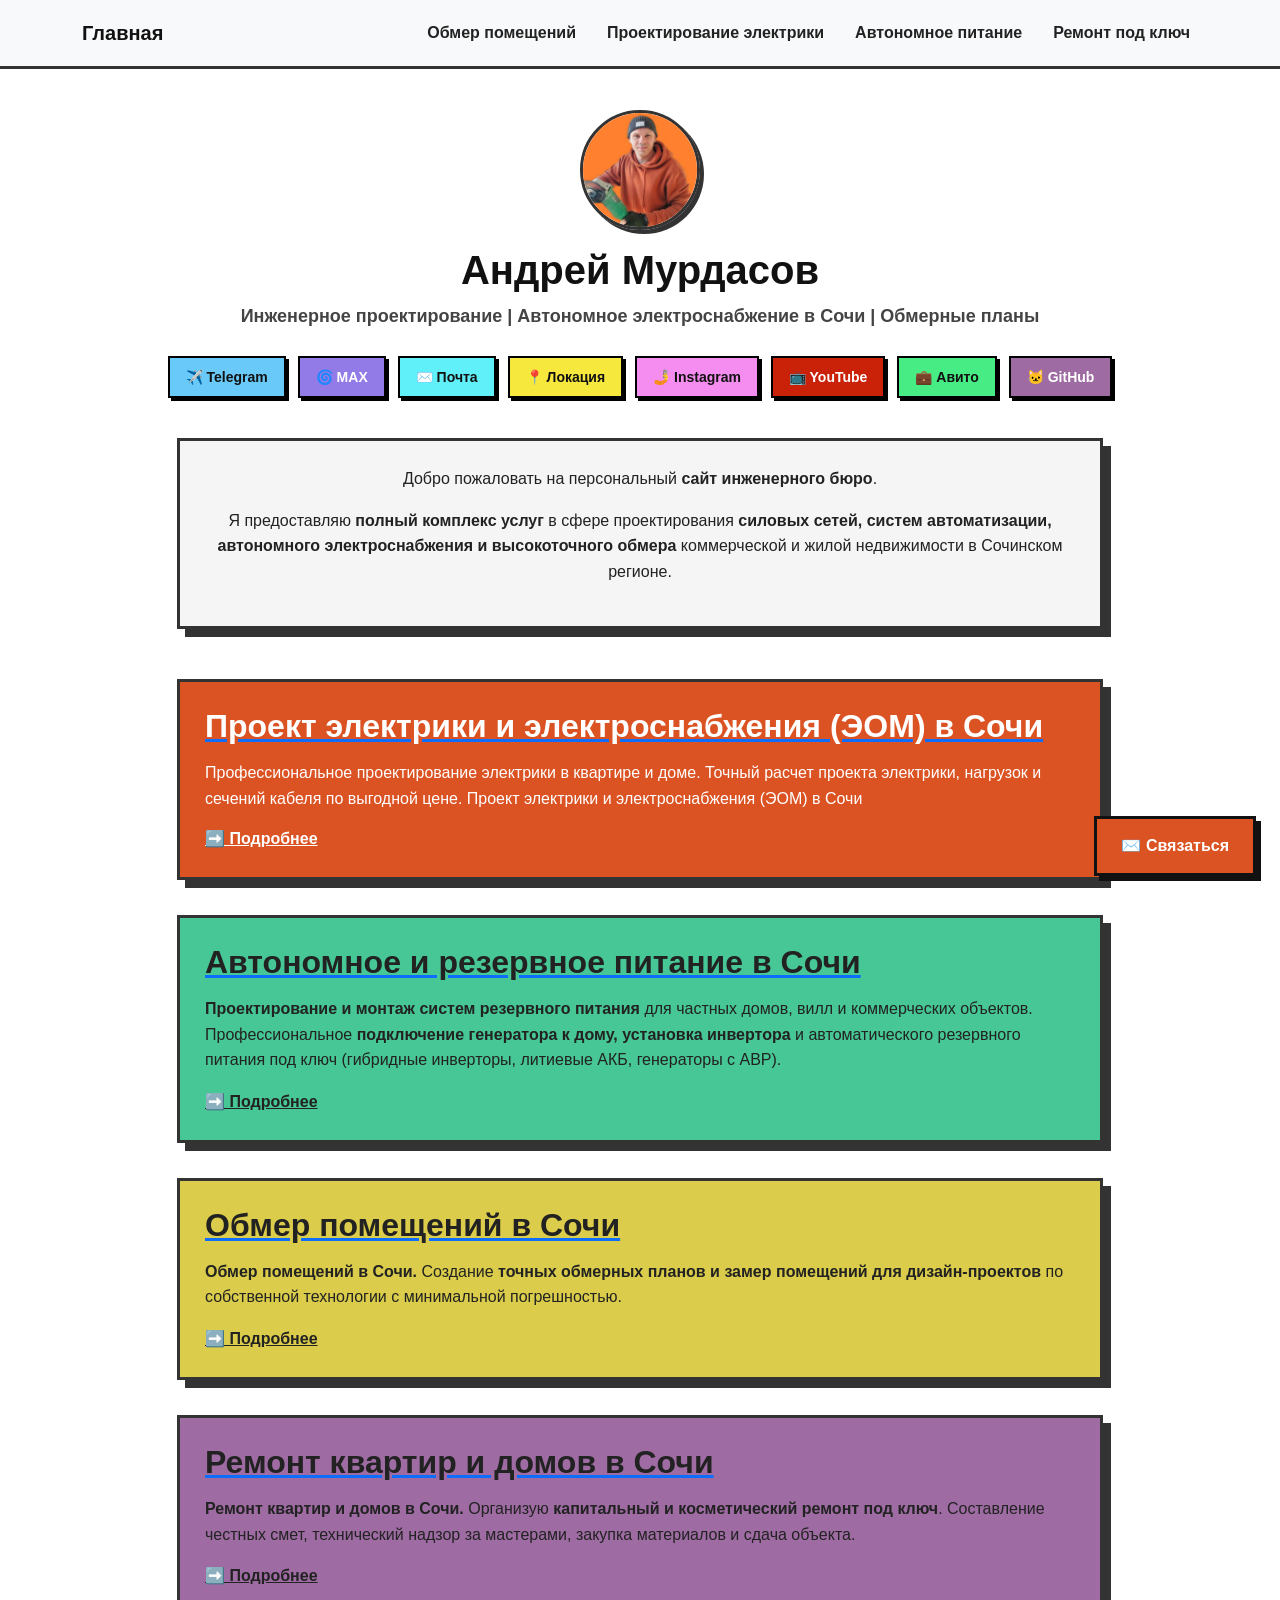
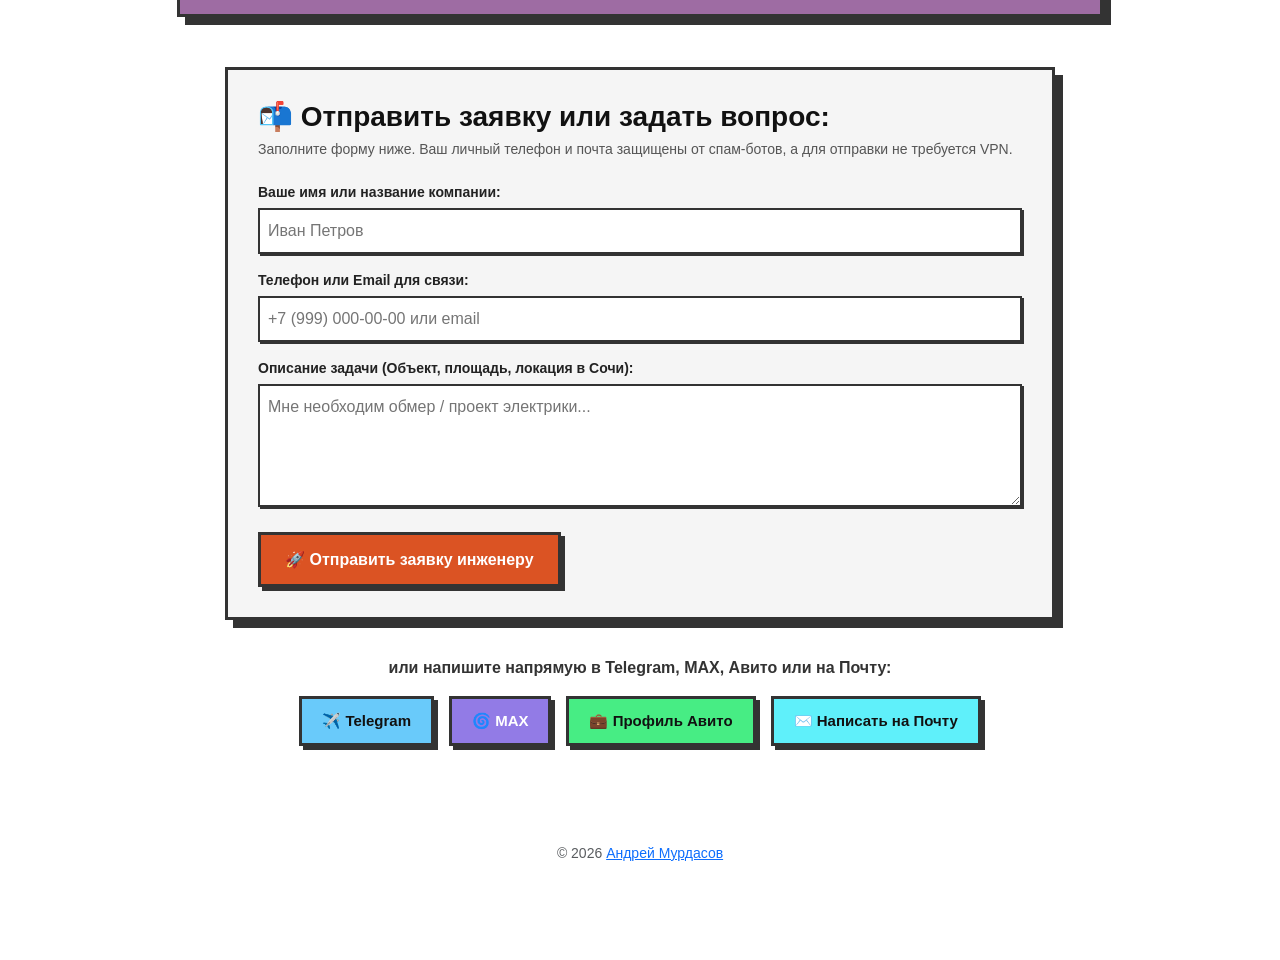
==== index.html @ c7a0aa48 "ссылки" ====
<!DOCTYPE html>
<html lang="ru">
<head>
  <meta charset="utf-8">
  <meta name="viewport" content="width=device-width, initial-scale=1">
  <title>Инженерия и Электрика в Сочи | Андрей Мурдасов — ЭОМ, СМР, Замеры</title>
  <meta name="description" content="Проектирование ЭОМ, сборка электрощитов, автономное питание, технадзор СМР и точный лазерный обмер помещений от Сочи до Красной Поляны.">
  <link rel="icon" href="img/favicon.png" type="image/png">
  <link rel="stylesheet" href="css/bootstrap.min.css">
  <link rel="stylesheet" href="css/style.css">
</head>
<body>

<nav class="navbar navbar-expand-md navbar-light navbar-custom fixed-top">
  <div class="container">
    <a class="navbar-brand" href="index.html">Главная</a>
    <button class="navbar-toggler" type="button" data-bs-toggle="collapse" data-bs-target="#mainNav">
      <span class="navbar-toggler-icon"></span>
    </button>
    <div class="collapse navbar-collapse" id="mainNav">
      <ul class="navbar-nav ms-auto">
        <li class="nav-item"><a class="nav-link" href="obmer.html">Обмер помещений</a></li>
        <li class="nav-item"><a class="nav-link" href="electrika.html">Проектирование электрики</a></li>
        <li class="nav-item"><a class="nav-link" href="autonomnoe.html">Автономное питание</a></li>
        <li class="nav-item"><a class="nav-link" href="remont.html">Ремонт под ключ</a></li>
      </ul>
    </div>
  </div>
</nav>

<header class="header-section">
  <div class="container">
    <img src="img/my-avatar.png" alt="Андрей Мурдасов" class="avatar-img">
    <h1 class="hero-title">Андрей Мурдасов</h1>
    <p class="hero-subtitle">Инженерное проектирование | Автономное электроснабжение в Сочи | Обмерные планы</p>
    
    <div class="retro-social-buttons">
      <a href="https://t.me/murdasov_bot" class="retro-btn" style="background:#69cafa;color:#111;">✈️ Telegram</a>
      <a href="https://max.ru/se15066291_bot" class="retro-btn" style="background:#927be6;color:#fff;">🌀 MAX</a>
      <a href="mailto:matematikaokai@gmail.com" class="retro-btn" style="background:#5ff0fa;color:#111;">✉️ Почта</a>
      <a href="https://yandex.ru/maps/-/CXBM5AOP" class="retro-btn" style="background:#f7e83e;color:#111;">📍 Локация</a>
      <a href="https://www.instagram.com/murdasov_st" class="retro-btn" style="background:#f58cf0;color:#111;">🤳 Instagram</a>
      <a href="https://www.youtube.com/@murdasov_st" class="retro-btn" style="background:#c92208;color:#fff;">📺 YouTube</a>
      <a href="https://www.avito.ru/brands/i163849078/" class="retro-btn" style="background:#47ed84;color:#111;">💼 Авито</a>
      <a href="https://github.com/Andrey-Murdasov" class="retro-btn" style="background:#9e6ca3;color:#fff;">🐱 GitHub</a>
    </div>
  </div>
</header>

  <div class="container" role="main">
    <div class="row">
      <div class="col-md-10 offset-md-1">
          <div class="content-section" style="background-color: #f5f5f5; border: 3px solid #333333; box-shadow: 8px 8px 0px #333333; padding: 25px; margin-bottom: 50px; font-size: 16px; line-height: 1.6; color: #222222; text-align: center;">
            <p>Добро пожаловать на персональный <strong>сайт инженерного бюро</strong>.</p>
			<p>Я предоставляю <strong>полный комплекс услуг</strong> в сфере проектирования <strong>силовых сетей, систем автоматизации, автономного электроснабжения и высокоточного обмера</strong> коммерческой и жилой недвижимости в Сочинском регионе.</p>
          </div>
          <div class="custom-card" style="background-color: #db5323; color: #ffffff; margin-bottom: 35px; padding: 25px; border: 3px solid #333333; box-shadow: 8px 8px 0px #333333; transition: none;">
            <article class="post-preview">
              <a href="https://andrey-murdasov.github.io/engineering/page/electrika-proekt/">
                <h2 class="post-title" style="margin-top: 0; color: #ffffff; font-weight: bold;">Проект электрики и электроснабжения (ЭОМ) в Сочи</h2>
              </a>
              <div class="post-entry" style="color: #ffffff; margin-top: 15px;">
                Профессиональное проектирование электрики в квартире и доме. Точный расчет проекта электрики, нагрузок и сечений кабеля по выгодной цене. Проект электрики и электроснабжения (ЭОМ) в Сочи
                
                  <div style="margin-top: 15px;">
                    <a href="https://andrey-murdasov.github.io/engineering/page/electrika-proekt/" class="post-read-more" style="color: #ffffff; font-weight: bold; text-decoration: underline;">➡️ Подробнее</a>
                  </div>
                
              </div>
            </article>
          </div>
        
          <div class="custom-card" style="background-color: #46c795; color: #222222; margin-bottom: 35px; padding: 25px; border: 3px solid #333333; box-shadow: 8px 8px 0px #333333; transition: none;">
            <article class="post-preview">
              <a href="https://andrey-murdasov.github.io/engineering/page/autonomnoe-pitanie/">
                <h2 class="post-title" style="margin-top: 0; color: #222222; font-weight: bold;">Автономное и резервное питание в Сочи</h2>
              </a>
              <div class="post-entry" style="color: #222222; margin-top: 15px;">
                <p><strong>Проектирование и монтаж систем резервного питания</strong> для частных домов, вилл и коммерческих объектов. Профессиональное <strong>подключение генератора к дому, установка инвертора</strong> и автоматического резервного питания под ключ (гибридные инверторы, литиевые АКБ, генераторы с АВР).</p>
                
                  <div style="margin-top: 15px;">
                    <a href="https://andrey-murdasov.github.io/engineering/page/autonomnoe-pitanie/" class="post-read-more" style="color: #222222; font-weight: bold; text-decoration: underline;">➡️ Подробнее</a>
                  </div>
                
              </div>
            </article>
          </div>
        
          <div class="custom-card" style="background-color: #dbcd4b; color: #222222; margin-bottom: 35px; padding: 25px; border: 3px solid #333333; box-shadow: 8px 8px 0px #333333; transition: none;">
            <article class="post-preview">
              <a href="https://andrey-murdasov.github.io/engineering/page/obmer-sochi/">
                <h2 class="post-title" style="margin-top: 0; color: #222222; font-weight: bold;">Обмер помещений в Сочи</h2>
              </a>
              <div class="post-entry" style="color: #222222; margin-top: 15px;">
                <p><strong>Обмер помещений в Сочи.</strong>
				Создание <strong>точных обмерных планов и замер помещений для дизайн-проектов</strong> по собственной технологии с минимальной погрешностью.</p>
                
                  <div style="margin-top: 15px;">
                    <a href="https://andrey-murdasov.github.io/engineering/page/obmer-sochi/" class="post-read-more" style="color: #222222; font-weight: bold; text-decoration: underline;">➡️ Подробнее</a>
                  </div>
                
              </div>
            </article>
          </div>
        
          <div class="custom-card" style="background-color: #9e6ca3; color: #222222; margin-bottom: 35px; padding: 25px; border: 3px solid #333333; box-shadow: 8px 8px 0px #333333; transition: none;">
            <article class="post-preview">
              <a href="https://andrey-murdasov.github.io/engineering/page/remont-sochi/">
                <h2 class="post-title" style="margin-top: 0; color: #222222; font-weight: bold;">Ремонт квартир и домов в Сочи</h2>
              </a>
              <div class="post-entry" style="color: #222222; margin-top: 15px;">
                <p><strong>Ремонт квартир и домов в Сочи.</strong>
				Организую <strong>капитальный и косметический ремонт под ключ</strong>. Составление честных смет, технический надзор за мастерами, закупка материалов и сдача объекта.</p>
                  <div style="margin-top: 15px;">
                    <a href="https://andrey-murdasov.github.io/engineering/page/remont-sochi/" class="post-read-more" style="color: #222222; font-weight: bold; text-decoration: underline;">➡️ Подробнее</a>
                  </div>
                
              </div>
            </article>
          </div>
        
<div style="display: flex; flex-direction: column; align-items: center; width: 100%; margin-top: 50px; margin-bottom: 45px;">
  
  <div id="feedback-form" class="cta-block" style="background-color: #f5f5f5; border: 3px solid #333333; box-shadow: 8px 8px 0px #333333; padding: 30px; font-family: sans-serif; width: 100%; max-width: 830px; box-sizing: border-box;">
    <h3 style="margin-top: 0; font-weight: bold; color: #111111; margin-bottom: 5px; text-align: left;">📬 Отправить заявку или задать вопрос:</h3>
    <p style="font-size: 14px; color: #555555; margin-top: 0; margin-bottom: 20px; text-align: left;">Заполните форму ниже. Ваш личный телефон и почта защищены от спам-ботов, а для отправки не требуется VPN.</p>
    
    <form action="https://api.web3forms.com/submit" method="POST" style="display: flex; flex-direction: column; gap: 15px;">
      
      
      <input type="hidden" name="access_key" value="b5bdde8c-45ff-4c30-b21b-d8d4b4edecb8">
      <input type="hidden" name="subject" value="Новая заявка с сайта Инженерия Сочи">
      <input type="hidden" name="from_name" value="Сайт Андрея Мурдасова">
      <input type="checkbox" name="botcheck" class="hidden" style="display: none;">

      <div style="display: flex; flex-direction: column; gap: 5px;">
        <label style="font-weight: bold; color: #222; font-size: 14px; text-align: left;">Ваше имя или название компании:</label>
        <input type="text" name="name" required style="border: 2px solid #333; padding: 8px; font-size: 16px; box-shadow: 2px 2px 0px #333; background: #fff; color: #111;" placeholder="Иван Петров">
      </div>

      <div style="display: flex; flex-direction: column; gap: 5px;">
        <label style="font-weight: bold; color: #222; font-size: 14px; text-align: left;">Телефон или Email для связи:</label>
        <input type="text" name="contact_info" required style="border: 2px solid #333; padding: 8px; font-size: 16px; box-shadow: 2px 2px 0px #333; background: #fff; color: #111;" placeholder="+7 (999) 000-00-00 или email">
      </div>

      <div style="display: flex; flex-direction: column; gap: 5px;">
        <label style="font-weight: bold; color: #222; font-size: 14px; text-align: left;">Описание задачи (Объект, площадь, локация в Сочи):</label>
        <textarea name="message" rows="4" required style="border: 2px solid #333; padding: 8px; font-size: 16px; box-shadow: 2px 2px 0px #333; background: #fff; color: #111; resize: vertical;" placeholder="Мне необходим обмер / проект электрики..."></textarea>
      </div>

      <button type="submit" style="background-color: #db5323; color: #ffffff; font-weight: bold; padding: 12px 24px; border: 3px solid #333333; box-shadow: 4px 4px 0px #333333; font-size: 16px; cursor: pointer; margin-top: 10px; width: fit-content;">
        🚀 Отправить заявку инженеру
      </button>
    </form>
  </div>
  
  <div class="alternative-contacts" style="width: 100%; max-width: 830px; margin-top: 35px; text-align: center; font-family: sans-serif;">
    <p style="font-size: 16px; font-weight: bold; color: #333333; margin-bottom: 15px;">или напишите напрямую в Telegram, MAX, Авито или на Почту:</p>
    
    <div style="display: flex; flex-wrap: wrap; justify-content: center; gap: 15px;">
      <a href="https://web.telegram.org/k/#@murdasov_bot" style="background: #69cafa; color: #111; font-weight: bold; padding: 10px 20px; border: 3px solid #333333; box-shadow: 4px 4px 0px #333333; text-decoration: none; font-size: 15px; display: inline-block;">
        ✈️ Telegram
      </a>
      <a href="https://max.ru/se15066291_bot" style="background: #927be6; color: #fff; font-weight: bold; padding: 10px 20px; border: 3px solid #333333; box-shadow: 4px 4px 0px #333333; text-decoration: none; font-size: 15px; display: inline-block;">
        🌀 MAX
      </a>
      <a href="https://www.avito.ru/brands/i163849078/" style="background: #47ed84; color: #111; font-weight: bold; padding: 10px 20px; border: 3px solid #333333; box-shadow: 4px 4px 0px #333333; text-decoration: none; font-size: 15px; display: inline-block;">
        💼 Профиль Авито
      </a>
      <a href="mailto:matematikaokai@gmail.com" style="background: #5ff0fa; color: #111; font-weight: bold; padding: 10px 20px; border: 3px solid #333333; box-shadow: 4px 4px 0px #333333; text-decoration: none; font-size: 15px; display: inline-block;">
        ✉️ Написать на Почту
      </a>
    </div>
  </div>
</div>
      </div>
    </div>
  </div>
  <div class="page-meta">
</div>

<footer>
  <div class="container">
    <div class="row">
      <div class="col-md-10 offset-md-1">
        <ul class="list-inline text-center footer-links">
        </ul>
        <p class="credits copyright text-muted">
          
          &copy;
         
            2026
          
            <a href="/engineering/">Андрей Мурдасов</a>
      </div>
    </div>
  </div>
</footer>

<a href="#feedback-form" class="floating-cta-btn" style="text-decoration:none;">✉️ Связаться</a>
<a href="index.html#feedback-form" class="floating-cta-btn" style="text-decoration:none;">✉️ Связаться</a>

  </body>
</html>

<div id="app-body"></div>
<script src="js/bootstrap.bundle.min.js"></script>
<script>
// Массив с данными услуг инженерного бюро в Сочи
const services = [
  { title: "Проект электрики и электроснабжения (ЭОМ) в Сочи", url: "page/electrika-proekt/index.html" },
  { title: "Автономное и резервное питание в Сочи", url: "page/autonomnoe-pitanie/index.html" },
  { title: "Обмер помещений в Сочи", url: "page/obmer-sochi/index.html" },
  { title: "Ремонт квартир и домов в Сочи", url: "page/remont-sochi/index.html" }
];
// Полный код генератора карточек и разметки доступен в исходном скрипте
</script>
</body>
</html>
---- css/style.css ----
/* Базовые настройки и ретро-типографика */
* {
  box-sizing: border-box;
}

body {
  font-family: -apple-system, BlinkMacSystemFont, "Segoe UI", Roboto, Helvetica, Arial, sans-serif;
  font-size: 16px;
  line-height: 1.6;
  color: #222222;
  background-color: #ffffff;
  margin: 0;
  padding-top: 85px;
}

h1, h2, h3, h4, .retro-title {
  font-weight: 800;
  color: #111111;
  margin-top: 0;
}

/* Верхняя навигация */
.navbar-custom {
  background-color: #f8f9fa;
  border-bottom: 3px solid #333333;
  padding: 12px 0;
}

.navbar-custom .navbar-brand {
  font-weight: 800;
  color: #111111;
}

.navbar-custom .nav-link {
  font-weight: 700;
  color: #222222;
  margin-left: 15px;
}

.navbar-custom .nav-link:hover,
.navbar-custom .nav-link.active {
  text-decoration: underline;
  color: #db5323;
}

/* Шапка главной страницы */
.header-section {
  text-align: center;
  margin-top: 25px;
  margin-bottom: 40px;
}

.avatar-img {
  border-radius: 50%;
  width: 120px;
  height: 120px;
  object-fit: cover;
  border: 3px solid #333333;
  box-shadow: 4px 4px 0px #333333;
  margin-bottom: 18px;
}

.hero-title {
  font-weight: 900;
  font-size: 40px;
  line-height: 1.1;
  margin-bottom: 10px;
}

.hero-subtitle {
  font-size: 18px;
  color: #444444;
  font-weight: 700;
  max-width: 800px;
  margin: 0 auto 25px auto;
}

/* Кнопки мессенджеров и соцсетей */
.retro-social-buttons {
  display: flex;
  flex-wrap: wrap;
  justify-content: center;
  gap: 12px;
  margin-top: 20px;
}

.retro-btn {
  font-weight: 700;
  padding: 8px 16px;
  border: 2px solid #000000;
  box-shadow: 3px 3px 0px #000000;
  text-decoration: none;
  font-size: 14px;
  display: inline-block;
  cursor: pointer;
  transition: transform 0.1s ease;
}

.retro-btn:hover {
  transform: translate(-1px, -1px);
  opacity: 0.95;
}

/* Ретро-карточки разделов */
.retro-box {
  background-color: #f5f5f5;
  border: 3px solid #333333;
  box-shadow: 8px 8px 0px #333333;
  padding: 25px;
  margin-bottom: 35px;
}

.service-card {
  margin-bottom: 35px;
  padding: 25px;
  border: 3px solid #333333;
  box-shadow: 8px 8px 0px #333333;
}

.service-card a {
  text-decoration: none;
}

.service-card .post-read-more {
  text-decoration: underline;
  font-weight: 700;
  display: inline-block;
  margin-top: 12px;
}

/* НОВАЯ РОВНАЯ СЕТКА ПРОЕКТОВ (ПОРТФОЛИО) */
.projects-grid {
  display: grid;
  grid-template-columns: repeat(auto-fill, minmax(290px, 1fr));
  gap: 24px;
  margin-top: 25px;
  margin-bottom: 45px;
}

.project-card {
  background: #ffffff;
  border: 3px solid #333333;
  box-shadow: 6px 6px 0px #333333;
  display: flex;
  flex-direction: column;
  overflow: hidden;
}

.project-thumb-wrap {
  width: 100%;
  aspect-ratio: 4 / 3; /* Жестко фиксируем пропорции 4:3 для всех фото */
  overflow: hidden;
  border-bottom: 3px solid #333333;
  background: #eaeaea;
  cursor: zoom-in;
}

.project-thumb-wrap img {
  width: 100%;
  height: 100%;
  object-fit: cover; /* Фото аккуратно заполняет рамку без искажений */
  display: block;
}

.project-body {
  padding: 16px;
  flex-grow: 1;
  display: flex;
  flex-direction: column;
  justify-content: space-between;
}

.project-title {
  font-size: 17px;
  font-weight: 800;
  color: #111111;
  margin-bottom: 8px;
}

.project-desc {
  font-size: 14px;
  color: #444444;
  margin-bottom: 12px;
}

.project-meta {
  font-size: 12px;
  font-weight: 700;
  color: #666666;
  border-top: 1px solid #dddddd;
  padding-top: 8px;
}

/* Плавающая кнопка и модальное окно обратной связи (как на business) */
.floating-cta-btn {
  position: fixed;
  bottom: 24px;
  right: 24px;
  z-index: 1050;
  background-color: #db5323;
  color: #ffffff;
  font-weight: 800;
  font-size: 16px;
  padding: 14px 24px;
  border: 3px solid #111111;
  box-shadow: 5px 5px 0px #111111;
  cursor: pointer;
}

.floating-cta-btn:hover {
  background-color: #c44519;
}

.retro-modal-content {
  background-color: #f5f5f5;
  border: 3px solid #111111;
  box-shadow: 10px 10px 0px #111111;
  border-radius: 0;
}

.retro-input {
  width: 100%;
  border: 2px solid #333333;
  padding: 10px;
  font-size: 16px;
  box-shadow: 3px 3px 0px #333333;
  background: #ffffff;
  color: #111111;
  margin-bottom: 15px;
}

/* Просмотр фото на весь экран */
.lightbox-overlay {
  display: none;
  position: fixed;
  inset: 0;
  background: rgba(0, 0, 0, 0.88);
  z-index: 2000;
  justify-content: center;
  align-items: center;
  padding: 20px;
  cursor: zoom-out;
}

.lightbox-overlay.active {
  display: flex;
}

.lightbox-overlay img {
  max-width: 95%;
  max-height: 90vh;
  border: 3px solid #ffffff;
}

footer {
  text-align: center;
  padding: 35px 0 80px 0;
  color: #666666;
  font-size: 14px;
}
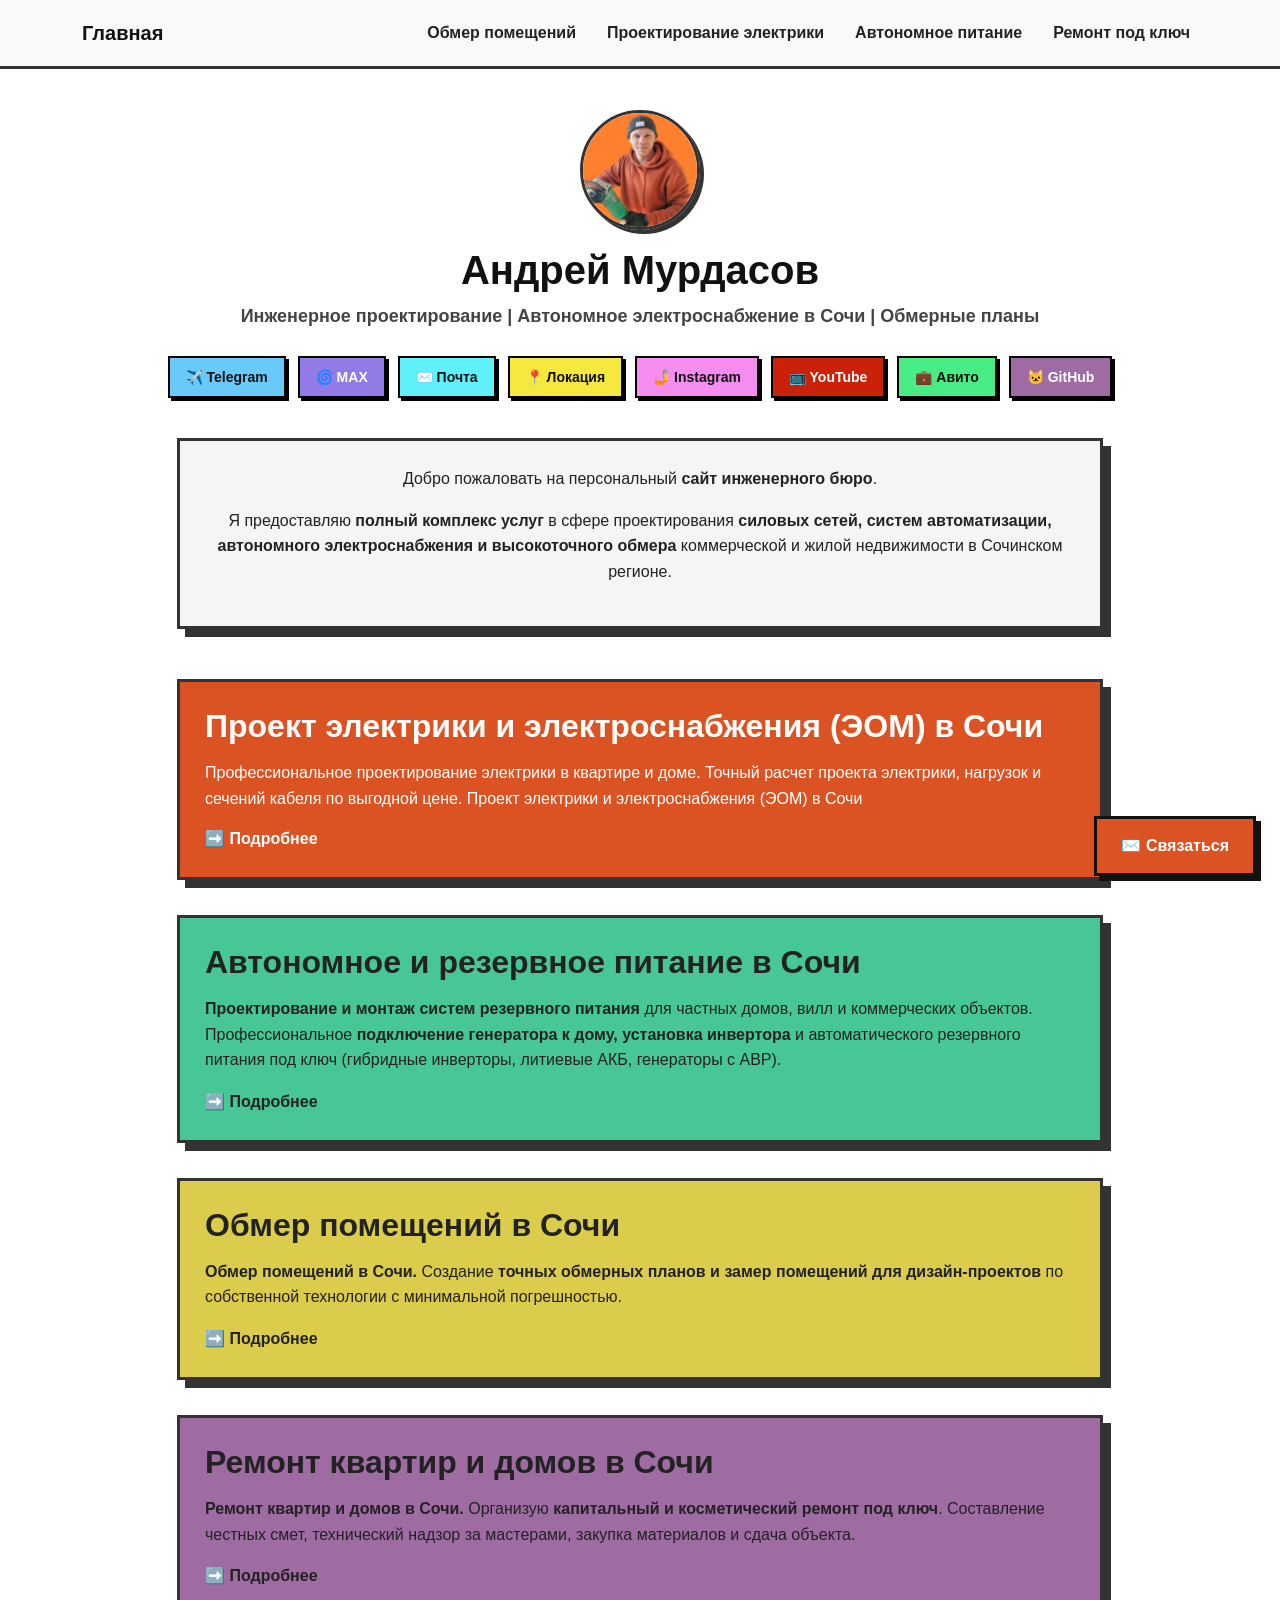
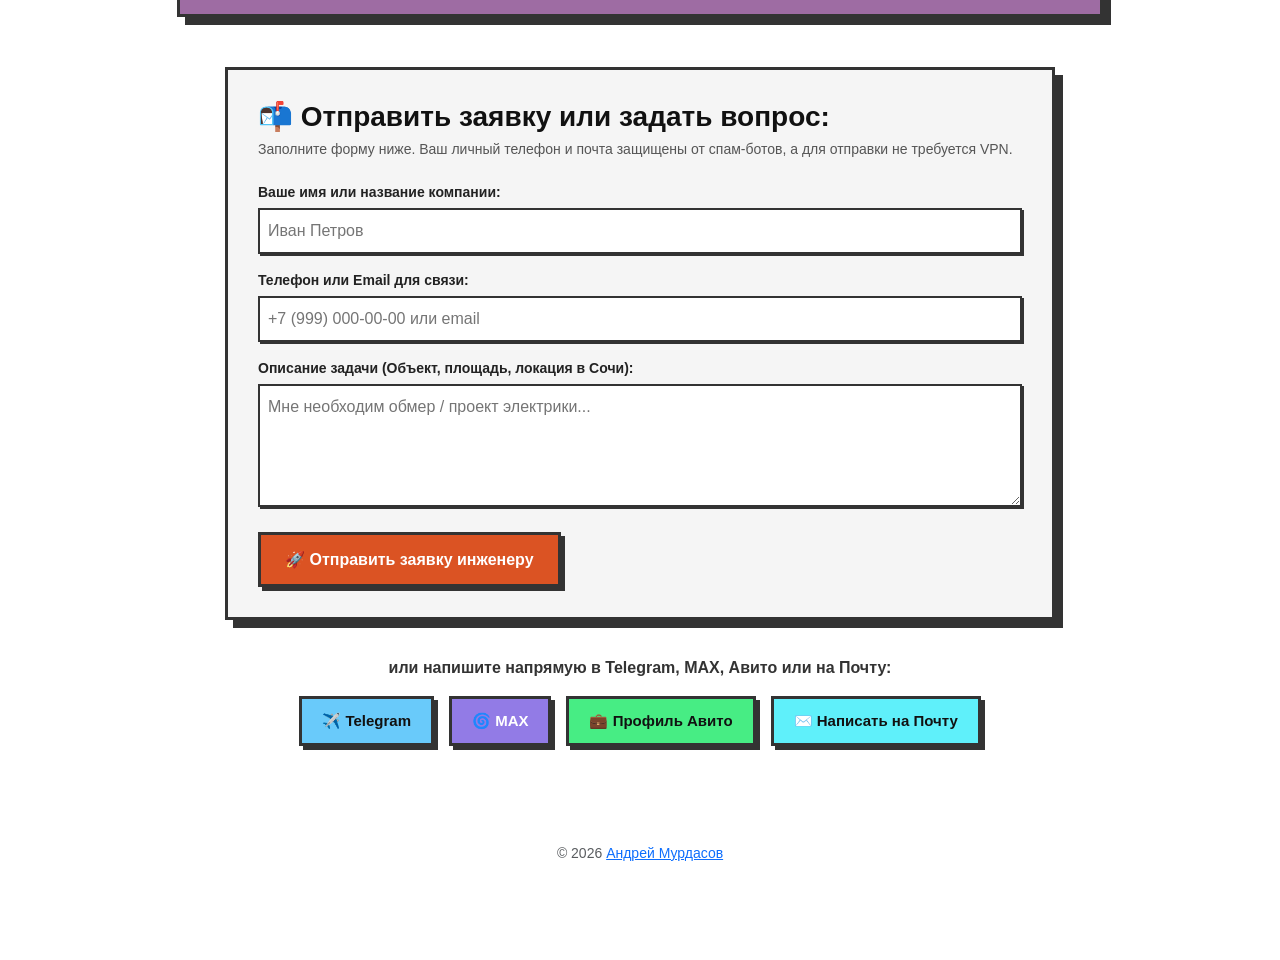
==== commit 9be0fed6: "Update index.html" ====
--- a/index.html
+++ b/index.html
@@ -1,6 +1,7 @@
 <!DOCTYPE html>
 <html lang="ru">
 <head>
+  <meta name="google-site-verification: googlee990f9ccfe1e8708.html">
   <meta charset="utf-8">
   <meta name="viewport" content="width=device-width, initial-scale=1">
   <title>Инженерия и Электрика в Сочи | Андрей Мурдасов — ЭОМ, СМР, Замеры</title>
@@ -56,14 +57,14 @@
           </div>
           <div class="custom-card" style="background-color: #db5323; color: #ffffff; margin-bottom: 35px; padding: 25px; border: 3px solid #333333; box-shadow: 8px 8px 0px #333333; transition: none;">
             <article class="post-preview">
-              <a href="https://andrey-murdasov.github.io/engineering/page/electrika-proekt/">
+              <a href="electrika.html">
                 <h2 class="post-title" style="margin-top: 0; color: #ffffff; font-weight: bold;">Проект электрики и электроснабжения (ЭОМ) в Сочи</h2>
               </a>
               <div class="post-entry" style="color: #ffffff; margin-top: 15px;">
                 Профессиональное проектирование электрики в квартире и доме. Точный расчет проекта электрики, нагрузок и сечений кабеля по выгодной цене. Проект электрики и электроснабжения (ЭОМ) в Сочи
                 
                   <div style="margin-top: 15px;">
-                    <a href="https://andrey-murdasov.github.io/engineering/page/electrika-proekt/" class="post-read-more" style="color: #ffffff; font-weight: bold; text-decoration: underline;">➡️ Подробнее</a>
+                    <a href="electrika.html" class="post-read-more" style="color: #ffffff; font-weight: bold; text-decoration: underline;">➡️ Подробнее</a>
                   </div>
                 
               </div>
@@ -72,14 +73,14 @@
         
           <div class="custom-card" style="background-color: #46c795; color: #222222; margin-bottom: 35px; padding: 25px; border: 3px solid #333333; box-shadow: 8px 8px 0px #333333; transition: none;">
             <article class="post-preview">
-              <a href="https://andrey-murdasov.github.io/engineering/page/autonomnoe-pitanie/">
+              <a href="avtonomka.html">
                 <h2 class="post-title" style="margin-top: 0; color: #222222; font-weight: bold;">Автономное и резервное питание в Сочи</h2>
               </a>
               <div class="post-entry" style="color: #222222; margin-top: 15px;">
                 <p><strong>Проектирование и монтаж систем резервного питания</strong> для частных домов, вилл и коммерческих объектов. Профессиональное <strong>подключение генератора к дому, установка инвертора</strong> и автоматического резервного питания под ключ (гибридные инверторы, литиевые АКБ, генераторы с АВР).</p>
                 
                   <div style="margin-top: 15px;">
-                    <a href="https://andrey-murdasov.github.io/engineering/page/autonomnoe-pitanie/" class="post-read-more" style="color: #222222; font-weight: bold; text-decoration: underline;">➡️ Подробнее</a>
+                    <a href="avtonomka.html" class="post-read-more" style="color: #222222; font-weight: bold; text-decoration: underline;">➡️ Подробнее</a>
                   </div>
                 
               </div>
@@ -88,7 +89,7 @@
         
           <div class="custom-card" style="background-color: #dbcd4b; color: #222222; margin-bottom: 35px; padding: 25px; border: 3px solid #333333; box-shadow: 8px 8px 0px #333333; transition: none;">
             <article class="post-preview">
-              <a href="https://andrey-murdasov.github.io/engineering/page/obmer-sochi/">
+              <a href="obmer.html">
                 <h2 class="post-title" style="margin-top: 0; color: #222222; font-weight: bold;">Обмер помещений в Сочи</h2>
               </a>
               <div class="post-entry" style="color: #222222; margin-top: 15px;">
@@ -96,7 +97,7 @@
 				Создание <strong>точных обмерных планов и замер помещений для дизайн-проектов</strong> по собственной технологии с минимальной погрешностью.</p>
                 
                   <div style="margin-top: 15px;">
-                    <a href="https://andrey-murdasov.github.io/engineering/page/obmer-sochi/" class="post-read-more" style="color: #222222; font-weight: bold; text-decoration: underline;">➡️ Подробнее</a>
+                    <a href="obmer.html" class="post-read-more" style="color: #222222; font-weight: bold; text-decoration: underline;">➡️ Подробнее</a>
                   </div>
                 
               </div>
@@ -105,14 +106,14 @@
         
           <div class="custom-card" style="background-color: #9e6ca3; color: #222222; margin-bottom: 35px; padding: 25px; border: 3px solid #333333; box-shadow: 8px 8px 0px #333333; transition: none;">
             <article class="post-preview">
-              <a href="https://andrey-murdasov.github.io/engineering/page/remont-sochi/">
+              <a href="remont.html">
                 <h2 class="post-title" style="margin-top: 0; color: #222222; font-weight: bold;">Ремонт квартир и домов в Сочи</h2>
               </a>
               <div class="post-entry" style="color: #222222; margin-top: 15px;">
                 <p><strong>Ремонт квартир и домов в Сочи.</strong>
 				Организую <strong>капитальный и косметический ремонт под ключ</strong>. Составление честных смет, технический надзор за мастерами, закупка материалов и сдача объекта.</p>
                   <div style="margin-top: 15px;">
-                    <a href="https://andrey-murdasov.github.io/engineering/page/remont-sochi/" class="post-read-more" style="color: #222222; font-weight: bold; text-decoration: underline;">➡️ Подробнее</a>
+                    <a href="remont.html" class="post-read-more" style="color: #222222; font-weight: bold; text-decoration: underline;">➡️ Подробнее</a>
                   </div>
                 
               </div>
@@ -208,10 +209,10 @@
 <script>
 // Массив с данными услуг инженерного бюро в Сочи
 const services = [
-  { title: "Проект электрики и электроснабжения (ЭОМ) в Сочи", url: "page/electrika-proekt/index.html" },
-  { title: "Автономное и резервное питание в Сочи", url: "page/autonomnoe-pitanie/index.html" },
-  { title: "Обмер помещений в Сочи", url: "page/obmer-sochi/index.html" },
-  { title: "Ремонт квартир и домов в Сочи", url: "page/remont-sochi/index.html" }
+  { title: "Проект электрики и электроснабжения (ЭОМ) в Сочи", url: "electrika.html" },
+  { title: "Автономное и резервное питание в Сочи", url: "autonomka.html" },
+  { title: "Обмер помещений в Сочи", url: "obmer.html" },
+  { title: "Ремонт квартир и домов в Сочи", url: "remont.html" }
 ];
 // Полный код генератора карточек и разметки доступен в исходном скрипте
 </script>
--- a/css/style.css
+++ b/css/style.css
@@ -258,3 +258,8 @@
   color: #666666;
   font-size: 14px;
 }
+
+.custom-card a {
+  text-decoration: none !important;
+}
+
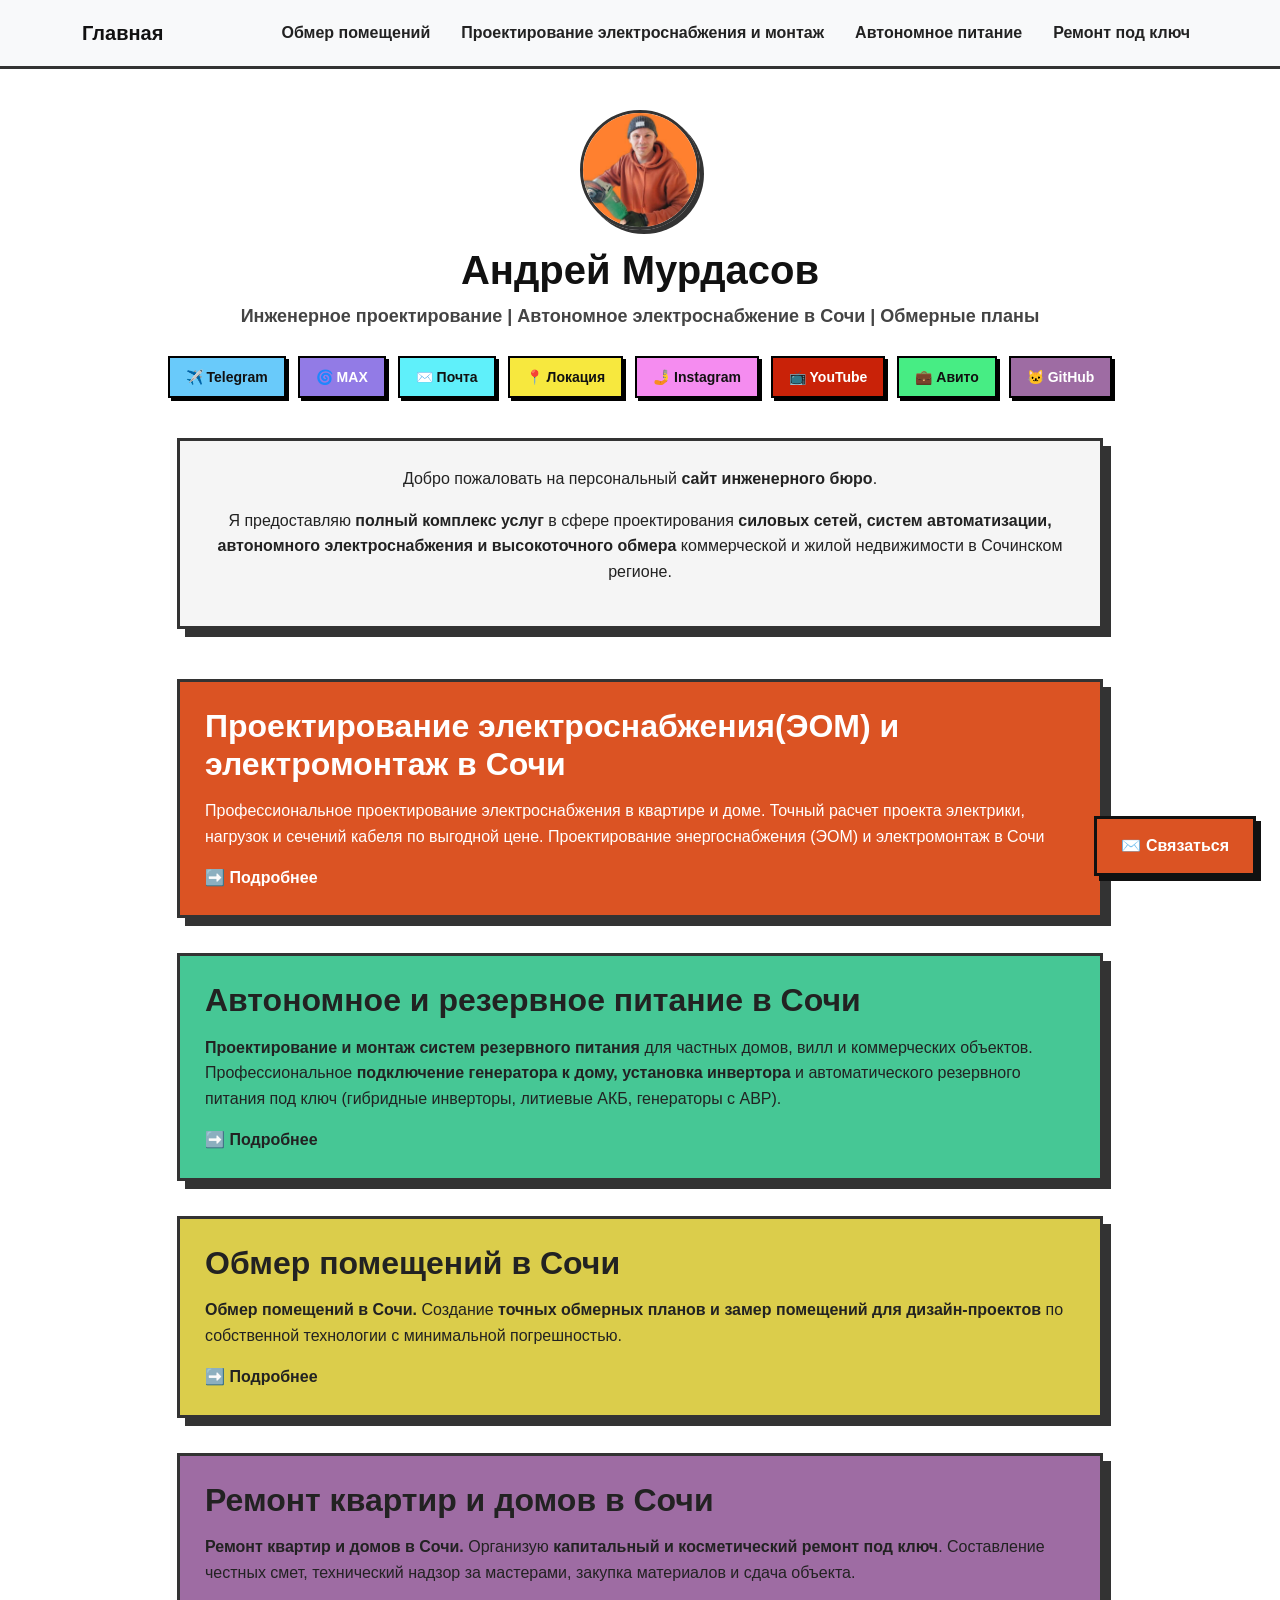
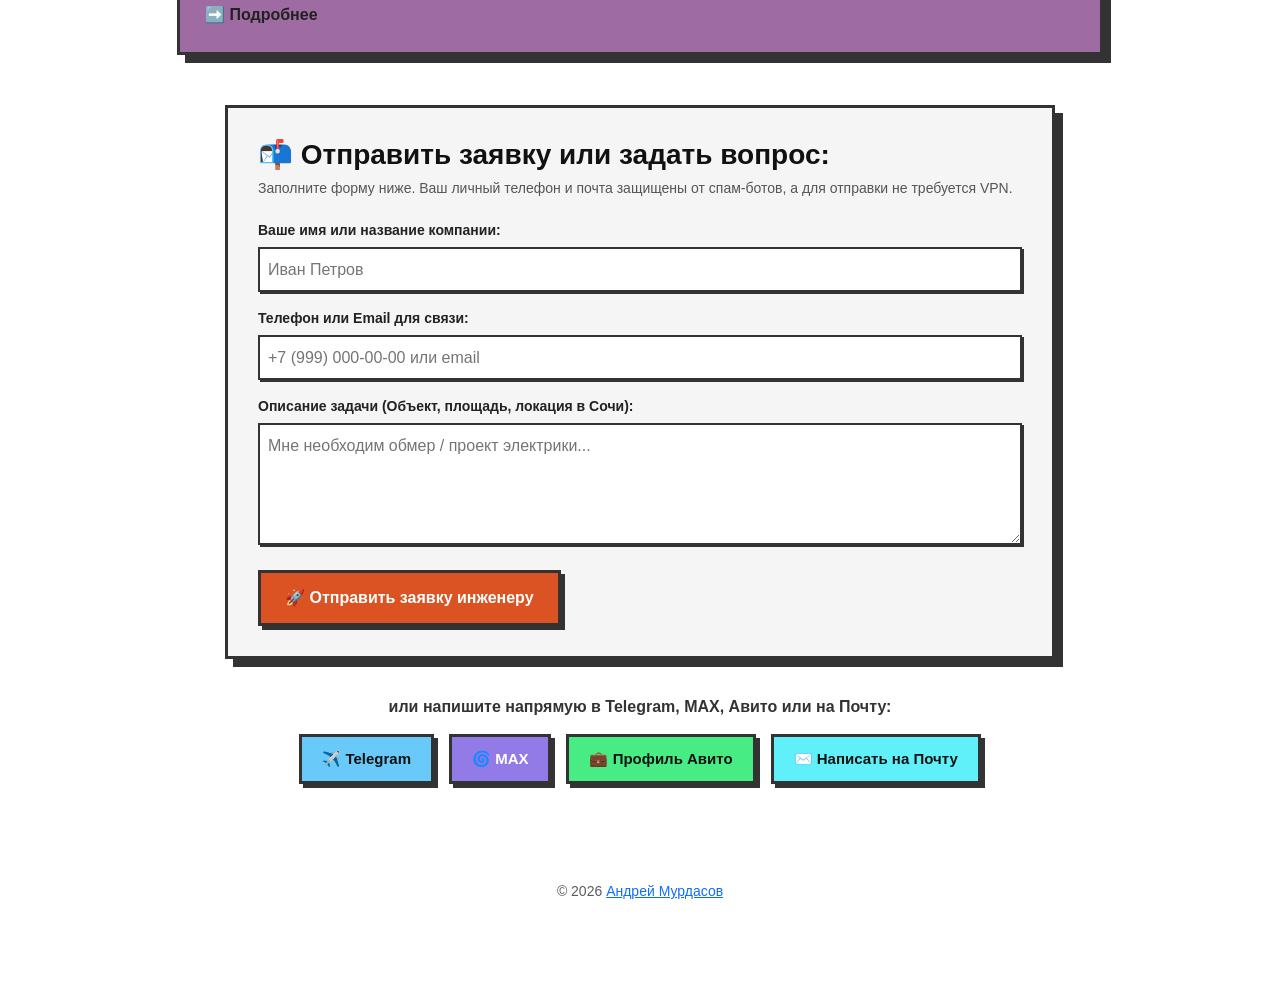
==== commit eefef5c5: "Update index.html" ====
--- a/index.html
+++ b/index.html
@@ -1,7 +1,7 @@
 <!DOCTYPE html>
 <html lang="ru">
 <head>
-  <meta name="google-site-verification: googlee990f9ccfe1e8708.html">
+  <meta name="google-site-verification" content="oMO71KmAE8zWDNoqgVhKzTnRG3GLjHWPuOCV07UYUtM" />
   <meta charset="utf-8">
   <meta name="viewport" content="width=device-width, initial-scale=1">
   <title>Инженерия и Электрика в Сочи | Андрей Мурдасов — ЭОМ, СМР, Замеры</title>
@@ -21,7 +21,7 @@
     <div class="collapse navbar-collapse" id="mainNav">
       <ul class="navbar-nav ms-auto">
         <li class="nav-item"><a class="nav-link" href="obmer.html">Обмер помещений</a></li>
-        <li class="nav-item"><a class="nav-link" href="electrika.html">Проектирование электрики</a></li>
+        <li class="nav-item"><a class="nav-link" href="electrika.html">Проектирование электроснабжения и монтаж</a></li>
         <li class="nav-item"><a class="nav-link" href="autonomnoe.html">Автономное питание</a></li>
         <li class="nav-item"><a class="nav-link" href="remont.html">Ремонт под ключ</a></li>
       </ul>
@@ -58,10 +58,10 @@
           <div class="custom-card" style="background-color: #db5323; color: #ffffff; margin-bottom: 35px; padding: 25px; border: 3px solid #333333; box-shadow: 8px 8px 0px #333333; transition: none;">
             <article class="post-preview">
               <a href="electrika.html">
-                <h2 class="post-title" style="margin-top: 0; color: #ffffff; font-weight: bold;">Проект электрики и электроснабжения (ЭОМ) в Сочи</h2>
+                <h2 class="post-title" style="margin-top: 0; color: #ffffff; font-weight: bold;">Проектирование электроснабжения(ЭОМ) и электромонтаж в Сочи</h2>
               </a>
               <div class="post-entry" style="color: #ffffff; margin-top: 15px;">
-                Профессиональное проектирование электрики в квартире и доме. Точный расчет проекта электрики, нагрузок и сечений кабеля по выгодной цене. Проект электрики и электроснабжения (ЭОМ) в Сочи
+                Профессиональное проектирование электроснабжения в квартире и доме. Точный расчет проекта электрики, нагрузок и сечений кабеля по выгодной цене. Проектирование энергоснабжения (ЭОМ) и электромонтаж в Сочи
                 
                   <div style="margin-top: 15px;">
                     <a href="electrika.html" class="post-read-more" style="color: #ffffff; font-weight: bold; text-decoration: underline;">➡️ Подробнее</a>
@@ -209,9 +209,9 @@
 <script>
 // Массив с данными услуг инженерного бюро в Сочи
 const services = [
-  { title: "Проект электрики и электроснабжения (ЭОМ) в Сочи", url: "electrika.html" },
+  { title: "Проектирование электроснабжения(ЭОМ) и монтаж в Сочи", url: "electrika.html" },
   { title: "Автономное и резервное питание в Сочи", url: "autonomka.html" },
-  { title: "Обмер помещений в Сочи", url: "obmer.html" },
+  { title: "Обмер помещений для дизайн-проектов в Сочи", url: "obmer.html" },
   { title: "Ремонт квартир и домов в Сочи", url: "remont.html" }
 ];
 // Полный код генератора карточек и разметки доступен в исходном скрипте
--- a/css/style.css
+++ b/css/style.css
@@ -181,6 +181,7 @@
   font-size: 14px;
   color: #444444;
   margin-bottom: 12px;
+  white-space: pre-line;
 }
 
 .project-meta {
